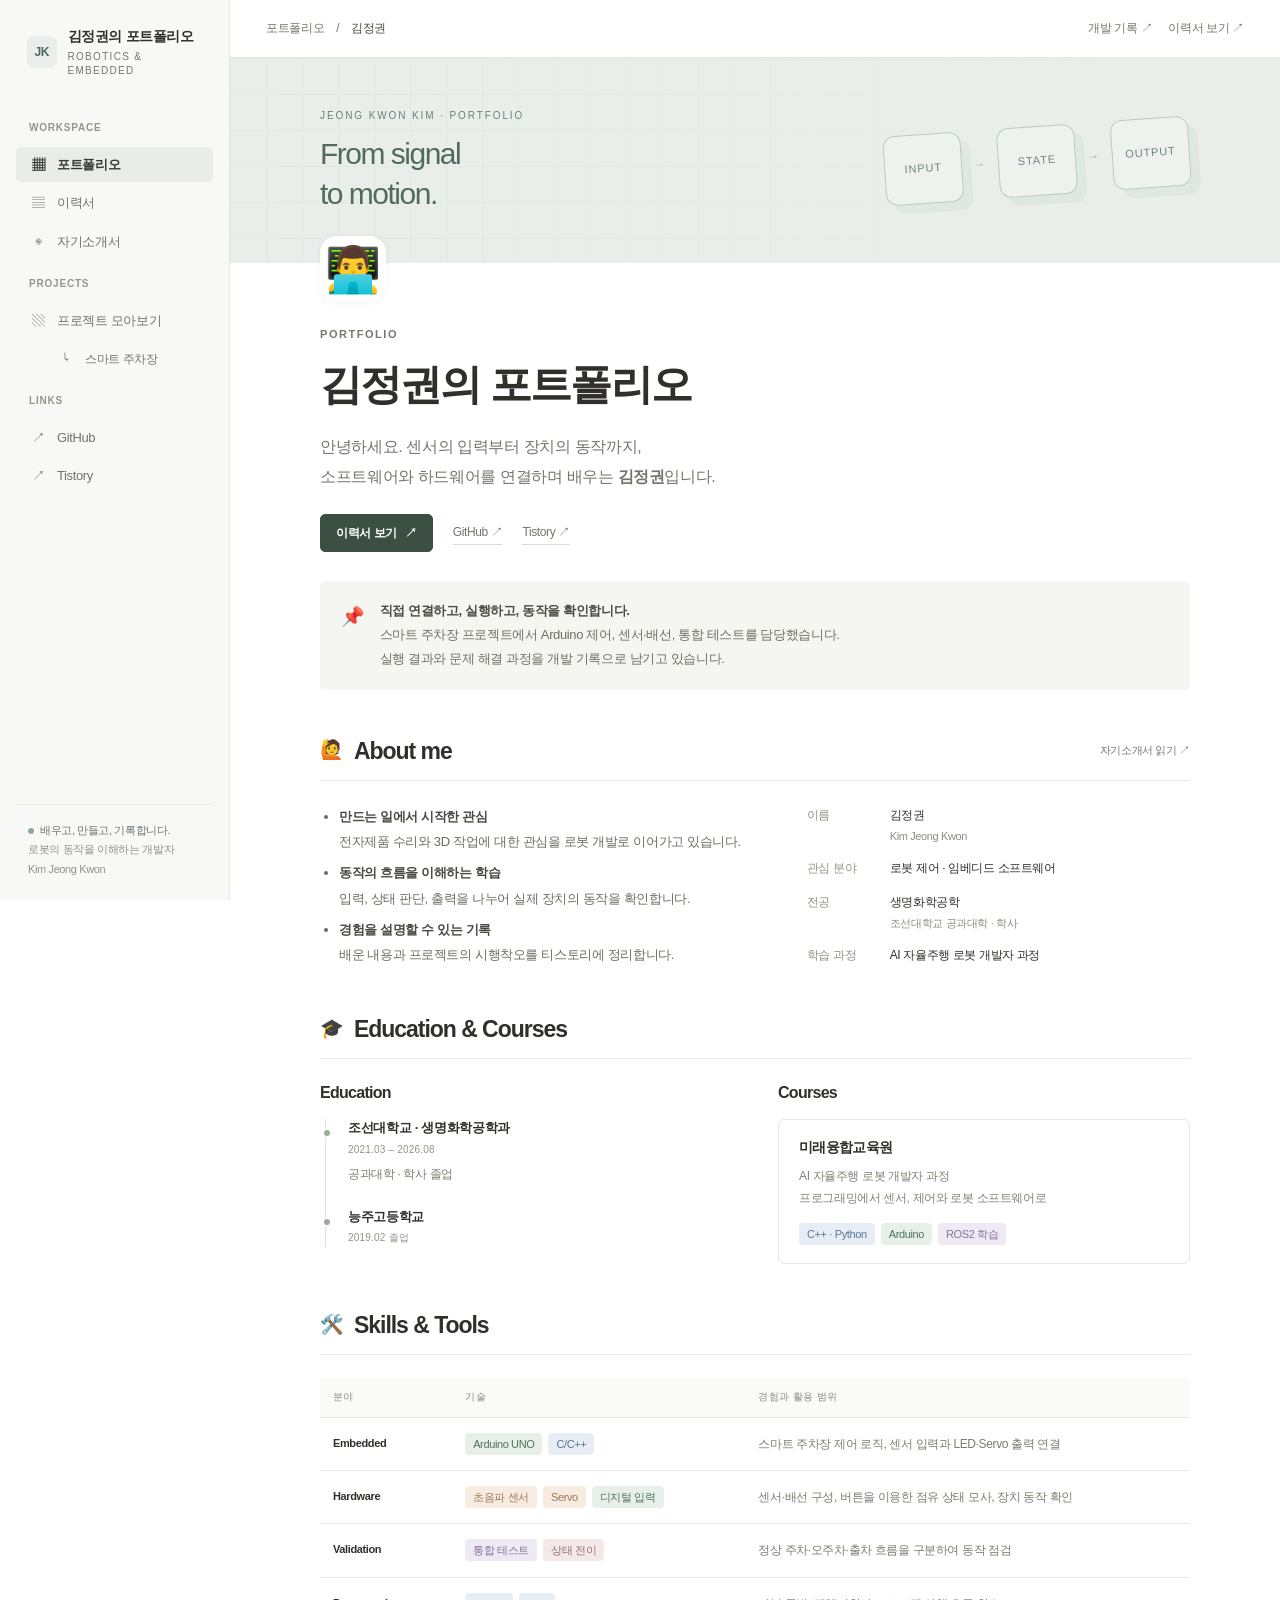
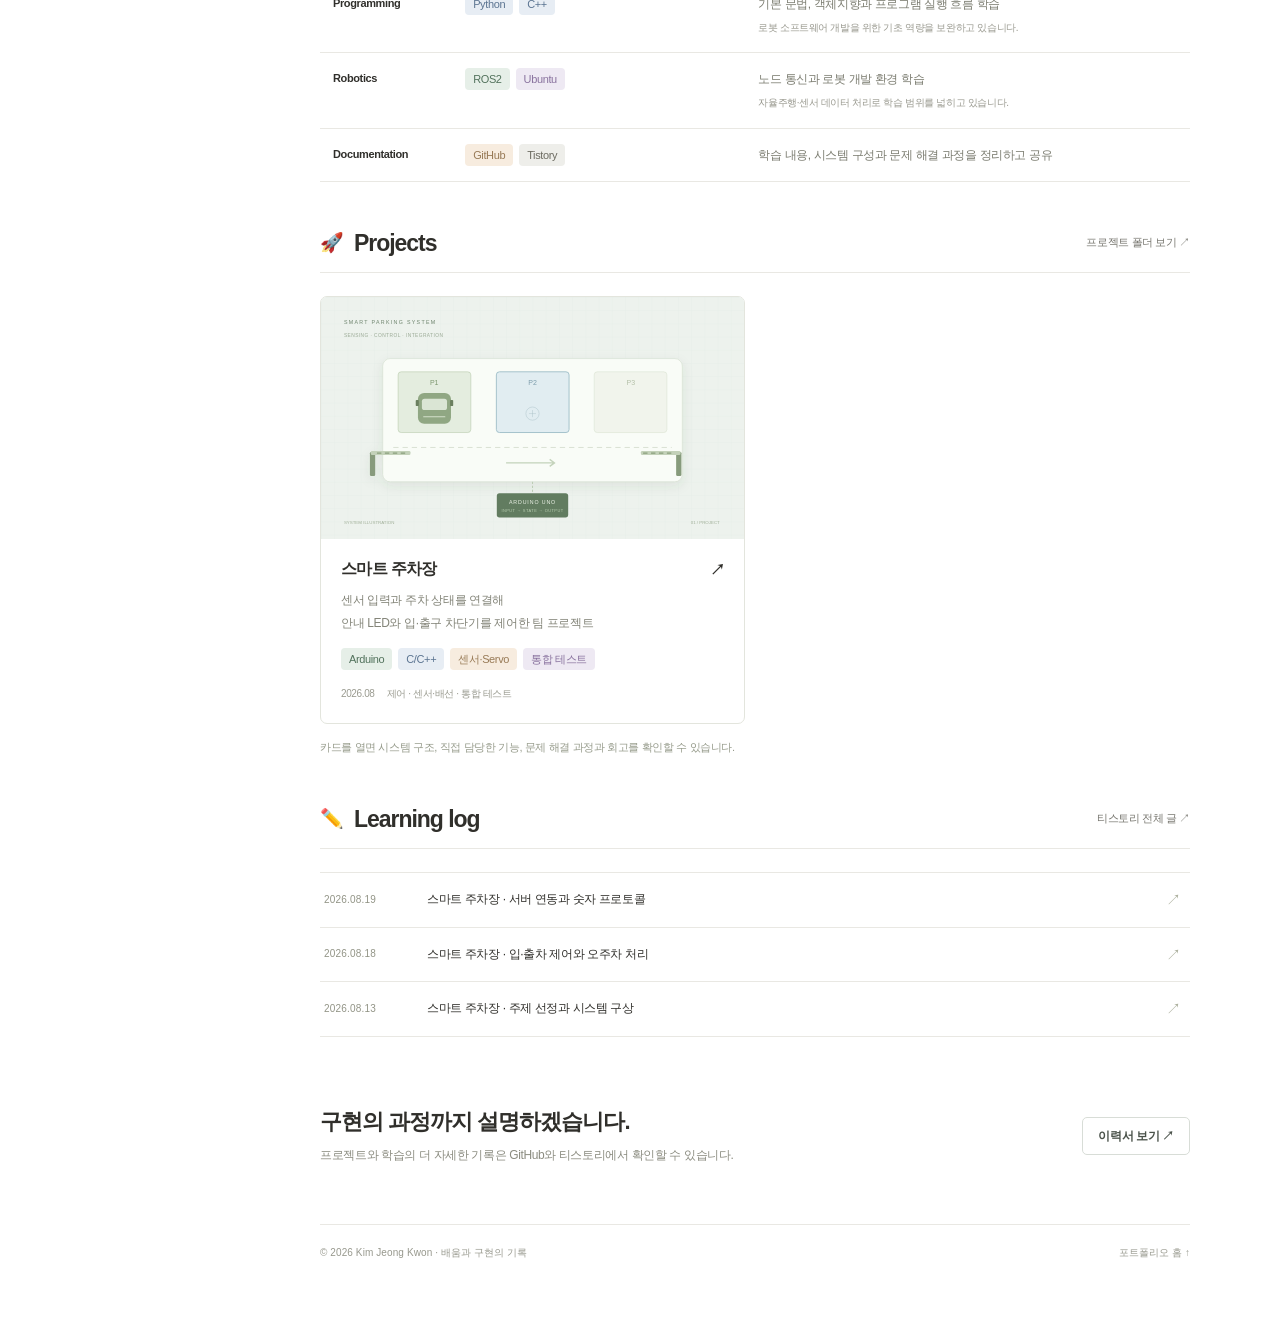
==== index.html @ 06270f77 "Add robotics portfolio and separate resume" ====
<!doctype html>
<html lang="ko">
  <head>
    <meta charset="utf-8" />
    <meta name="viewport" content="width=device-width,initial-scale=1" />
    <meta name="color-scheme" content="light" />
    <meta name="theme-color" content="#f8f8f6" />
    <meta
      name="description"
      content="김정권의 로봇 제어·임베디드 소프트웨어 개발 포트폴리오. Arduino 제어, 센서·배선, 스마트 주차장 통합 테스트 경험을 소개합니다."
    />
    <title>포트폴리오 · 김정권</title>
    <link rel="icon" href="./assets/favicon.svg" type="image/svg+xml" />
    <link rel="stylesheet" href="./assets/site.css" />
    <script src="./assets/site.js" defer></script>
  </head>
  <body>
    <a class="skip" href="#main">본문으로 이동</a>
    <aside class="sidebar" id="sidebar" aria-label="사이트 메뉴">
      <a class="brand" href="./index.html"
        ><span class="brand-mark">JK</span
        ><span>김정권의 포트폴리오<small>ROBOTICS & EMBEDDED</small></span></a
      >
      <div class="nav-label">WORKSPACE</div>
      <nav aria-label="페이지 목록">
        <a class="nav-link active" href="./index.html" aria-current="page"
          ><span class="nav-icon" aria-hidden="true">▦</span>포트폴리오</a
        ><a class="nav-link" href="./resume/"
          ><span class="nav-icon" aria-hidden="true">▤</span>이력서</a
        ><a class="nav-link" href="./about/"
          ><span class="nav-icon" aria-hidden="true">◉</span>자기소개서</a
        >
        <div class="nav-label">PROJECTS</div>
        <a class="nav-link" href="./projects/"
          ><span class="nav-icon" aria-hidden="true">▧</span>프로젝트
          모아보기</a
        ><a class="nav-link nav-child" href="./projects/smart-parking.html"
          ><span class="nav-icon" aria-hidden="true">↳</span>스마트 주차장</a
        >
        <div class="nav-label">LINKS</div>
        <a class="nav-link" href="https://github.com/obloodobladeo-spec"
          ><span class="nav-icon" aria-hidden="true">↗</span>GitHub</a
        ><a class="nav-link" href="https://kjeongk.tistory.com/"
          ><span class="nav-icon" aria-hidden="true">↗</span>Tistory</a
        >
      </nav>
      <div class="sidebar-bottom">
        <span><i class="status-dot"></i>배우고, 만들고, 기록합니다.</span>로봇의
        동작을 이해하는 개발자<br />Kim Jeong Kwon
      </div>
    </aside>
    <div class="site-shell">
      <header class="topbar">
        <div class="breadcrumb">
          <button
            class="menu-toggle"
            type="button"
            aria-label="메뉴 열기"
            aria-controls="sidebar"
            aria-expanded="false"
            data-menu-toggle
          >
            ☰</button
          ><a href="./index.html">포트폴리오</a><span aria-hidden="true">/</span
          ><b>김정권</b>
        </div>
        <div class="top-actions">
          <a class="desktop-only" href="https://kjeongk.tistory.com/"
            >개발 기록 ↗</a
          ><a href="./resume/">이력서 보기 ↗</a>
        </div>
      </header>
      <div class="cover" aria-hidden="true">
        <div class="cover-inner">
          <div>
            <div class="cover-label">JEONG KWON KIM · PORTFOLIO</div>
            <div class="cover-words">From signal<br />to motion.</div>
          </div>
          <div class="cover-flow">
            <span>INPUT</span><i>→</i><span>STATE</span><i>→</i
            ><span>OUTPUT</span>
          </div>
        </div>
      </div>
      <main id="main" class="page">
        <div class="page-icon" aria-hidden="true">👨‍💻</div>
        <div class="page-title">
          <div class="eyebrow">PORTFOLIO</div>
          <h1>김정권의 포트폴리오</h1>
        </div>
        <p class="lead">
          안녕하세요. 센서의 입력부터 장치의 동작까지,<br />소프트웨어와
          하드웨어를 연결하며 배우는 <strong>김정권</strong>입니다.
        </p>
        <div class="hero-links">
          <a class="button solid" href="resume/"
            >이력서 보기 <span aria-hidden="true">↗</span></a
          ><a class="external" href="https://github.com/obloodobladeo-spec"
            >GitHub ↗</a
          ><a class="external" href="https://kjeongk.tistory.com/"
            >Tistory ↗</a
          >
        </div>
        <div class="callout">
          <span class="callout-icon" aria-hidden="true">📌</span>
          <div>
            <strong>직접 연결하고, 실행하고, 동작을 확인합니다.</strong>
            <p>
              스마트 주차장 프로젝트에서 Arduino 제어, 센서·배선, 통합 테스트를
              담당했습니다.<br />실행 결과와 문제 해결 과정을 개발 기록으로
              남기고 있습니다.
            </p>
          </div>
        </div>
        <section class="section" id="about">
          <div class="section-heading">
            <h2>
              <span class="section-symbol" aria-hidden="true">🙋</span>About me
            </h2>
            <a href="about/">자기소개서 읽기 ↗</a>
          </div>
          <div class="two-column">
            <ul class="about-list">
              <li>
                <strong>만드는 일에서 시작한 관심</strong><br />전자제품 수리와
                3D 작업에 대한 관심을 로봇 개발로 이어가고 있습니다.
              </li>
              <li>
                <strong>동작의 흐름을 이해하는 학습</strong><br />입력, 상태
                판단, 출력을 나누어 실제 장치의 동작을 확인합니다.
              </li>
              <li>
                <strong>경험을 설명할 수 있는 기록</strong><br />배운 내용과
                프로젝트의 시행착오를 티스토리에 정리합니다.
              </li>
            </ul>
            <dl class="profile-list">
              <dt>이름</dt>
              <dd>김정권 <span class="sub">Kim Jeong Kwon</span></dd>
              <dt>관심 분야</dt>
              <dd>로봇 제어 · 임베디드 소프트웨어</dd>
              <dt>전공</dt>
              <dd>
                생명화학공학 <span class="sub">조선대학교 공과대학 · 학사</span>
              </dd>
              <dt>학습 과정</dt>
              <dd>AI 자율주행 로봇 개발자 과정</dd>
            </dl>
          </div>
        </section>
        <section class="section" id="education">
          <div class="section-heading">
            <h2>
              <span class="section-symbol" aria-hidden="true">🎓</span>Education
              & Courses
            </h2>
          </div>
          <div class="two-column equal">
            <div>
              <h3 class="subhead">Education</h3>
              <div class="timeline">
                <div class="timeline-item">
                  <h3>조선대학교 · 생명화학공학과</h3>
                  <span class="date">2021.03 – 2026.08</span>
                  <p>공과대학 · 학사 졸업</p>
                </div>
                <div class="timeline-item">
                  <h3>능주고등학교</h3>
                  <span class="date">2019.02 졸업</span>
                </div>
              </div>
            </div>
            <div>
              <h3 class="subhead">Courses</h3>
              <div class="learning">
                <h3>미래융합교육원</h3>
                <p>
                  AI 자율주행 로봇 개발자 과정<br />프로그래밍에서 센서, 제어와
                  로봇 소프트웨어로
                </p>
                <div class="tag-list">
                  <span class="tag blue">C++ · Python</span
                  ><span class="tag green">Arduino</span
                  ><span class="tag purple">ROS2 학습</span>
                </div>
              </div>
            </div>
          </div>
        </section>
        <section class="section" id="skills">
          <div class="section-heading">
            <h2>
              <span class="section-symbol" aria-hidden="true">🛠️</span>Skills &
              Tools
            </h2>
          </div>
          <div class="table-wrap">
            <table class="skills-table">
              <thead>
                <tr>
                  <th scope="col">분야</th>
                  <th scope="col">기술</th>
                  <th scope="col">경험과 활용 범위</th>
                </tr>
              </thead>
              <tbody>
                <tr>
                  <td>Embedded</td>
                  <td>
                    <div class="tag-list">
                      <span class="tag green">Arduino UNO</span
                      ><span class="tag blue">C/C++</span>
                    </div>
                  </td>
                  <td>
                    스마트 주차장 제어 로직, 센서 입력과 LED·Servo 출력 연결
                  </td>
                </tr>
                <tr>
                  <td>Hardware</td>
                  <td>
                    <div class="tag-list">
                      <span class="tag orange">초음파 센서</span
                      ><span class="tag orange">Servo</span
                      ><span class="tag green">디지털 입력</span>
                    </div>
                  </td>
                  <td>
                    센서·배선 구성, 버튼을 이용한 점유 상태 모사, 장치 동작 확인
                  </td>
                </tr>
                <tr>
                  <td>Validation</td>
                  <td>
                    <div class="tag-list">
                      <span class="tag purple">통합 테스트</span
                      ><span class="tag pink">상태 전이</span>
                    </div>
                  </td>
                  <td>정상 주차·오주차·출차 흐름을 구분하여 동작 점검</td>
                </tr>
                <tr>
                  <td>Programming</td>
                  <td>
                    <div class="tag-list">
                      <span class="tag blue">Python</span
                      ><span class="tag blue">C++</span>
                    </div>
                  </td>
                  <td>
                    기본 문법, 객체지향과 프로그램 실행 흐름 학습<small
                      >로봇 소프트웨어 개발을 위한 기초 역량을 보완하고
                      있습니다.</small
                    >
                  </td>
                </tr>
                <tr>
                  <td>Robotics</td>
                  <td>
                    <div class="tag-list">
                      <span class="tag green">ROS2</span
                      ><span class="tag purple">Ubuntu</span>
                    </div>
                  </td>
                  <td>
                    노드 통신과 로봇 개발 환경 학습<small
                      >자율주행·센서 데이터 처리로 학습 범위를 넓히고
                      있습니다.</small
                    >
                  </td>
                </tr>
                <tr>
                  <td>Documentation</td>
                  <td>
                    <div class="tag-list">
                      <span class="tag orange">GitHub</span
                      ><span class="tag">Tistory</span>
                    </div>
                  </td>
                  <td>
                    학습 내용, 시스템 구성과 문제 해결 과정을 정리하고 공유
                  </td>
                </tr>
              </tbody>
            </table>
          </div>
        </section>
        <section class="section" id="projects">
          <div class="section-heading">
            <h2>
              <span class="section-symbol" aria-hidden="true">🚀</span>Projects
            </h2>
            <a href="projects/">프로젝트 폴더 보기 ↗</a>
          </div>
          <div class="project-grid">
            <a class="project-card" href="./projects/smart-parking.html"
              ><div class="project-cover">
                <img
                  src="./assets/parking-overview.svg"
                  alt="3개 주차면과 Arduino 제어부를 표현한 스마트 주차장 구성 그림"
                  width="960"
                  height="550"
                />
              </div>
              <div class="project-card-body">
                <h3>
                  스마트 주차장 <span class="arrow" aria-hidden="true">↗</span>
                </h3>
                <p>
                  센서 입력과 주차 상태를 연결해<br />안내 LED와 입·출구
                  차단기를 제어한 팀 프로젝트
                </p>
                <div class="tag-list">
                  <span class="tag green">Arduino</span
                  ><span class="tag blue">C/C++</span
                  ><span class="tag orange">센서·Servo</span
                  ><span class="tag purple">통합 테스트</span>
                </div>
                <div class="project-meta">
                  <span>2026.08</span
                  ><span>제어 · 센서·배선 · 통합 테스트</span>
                </div>
              </div></a
            >
          </div>
          <p class="note">
            카드를 열면 시스템 구조, 직접 담당한 기능, 문제 해결 과정과 회고를
            확인할 수 있습니다.
          </p>
        </section>
        <section class="section" id="log">
          <div class="section-heading">
            <h2>
              <span class="section-symbol" aria-hidden="true">✏️</span>Learning
              log
            </h2>
            <a href="https://kjeongk.tistory.com/">티스토리 전체 글 ↗</a>
          </div>
          <div class="notes-list">
            <a class="note-row" href="https://kjeongk.tistory.com/17"
              ><time datetime="2026-08-19">2026.08.19</time
              ><strong>스마트 주차장 · 서버 연동과 숫자 프로토콜</strong
              ><span class="arrow" aria-hidden="true">↗</span></a
            ><a class="note-row" href="https://kjeongk.tistory.com/16"
              ><time datetime="2026-08-18">2026.08.18</time
              ><strong>스마트 주차장 · 입·출차 제어와 오주차 처리</strong
              ><span class="arrow" aria-hidden="true">↗</span></a
            ><a class="note-row" href="https://kjeongk.tistory.com/15"
              ><time datetime="2026-08-13">2026.08.13</time
              ><strong>스마트 주차장 · 주제 선정과 시스템 구상</strong
              ><span class="arrow" aria-hidden="true">↗</span></a
            >
          </div>
        </section>
        <section class="section" id="contact">
          <div class="contact-block">
            <div>
              <h2>구현의 과정까지 설명하겠습니다.</h2>
              <p>
                프로젝트와 학습의 더 자세한 기록은 GitHub와 티스토리에서 확인할
                수 있습니다.
              </p>
            </div>
            <a class="button" href="resume/">이력서 보기 ↗</a>
          </div>
        </section>
        <footer class="footer">
          <span>© 2026 Kim Jeong Kwon · 배움과 구현의 기록</span
          ><a href="./index.html">포트폴리오 홈 ↑</a>
        </footer>
      </main>
    </div>
  </body>
</html>
---- assets/site.css ----
@charset "UTF-8";
:root {
  color-scheme: light;
  --ink: #302f2b;
  --muted: #77766f;
  --line: #e9e8e3;
  --paper: #fff;
  --sidebar: #f8f8f6;
  --blue: #426f93;
  --soft: #f4f4f0;
  --green: #497a62;
  --radius: 7px;
}
* {
  box-sizing: border-box;
}
html {
  scroll-behavior: smooth;
  scroll-padding-top: 82px;
}
body {
  margin: 0;
  background: var(--paper);
  color: var(--ink);
  font-family:
    -apple-system, BlinkMacSystemFont, "Apple SD Gothic Neo", "Malgun Gothic",
    "Segoe UI", sans-serif;
  font-size: 15px;
  line-height: 1.8;
  letter-spacing: -0.025em;
}
a {
  color: inherit;
  text-decoration: none;
}
button {
  font: inherit;
}
button,
a {
  -webkit-tap-highlight-color: transparent;
}
a:focus-visible,
button:focus-visible,
summary:focus-visible {
  outline: 2px solid var(--blue);
  outline-offset: 5px;
}
button {
  cursor: pointer;
}
img,
svg {
  max-width: 100%;
}
h1,
h2,
h3,
p,
figure {
  margin: 0;
}
h1,
h2,
h3 {
  line-height: 1.4;
  letter-spacing: -0.045em;
}
h1 {
  font-size: 42px;
  font-weight: 760;
}
h2 {
  font-size: 23px;
  font-weight: 700;
}
h3 {
  font-size: 17px;
  font-weight: 650;
}
p + p {
  margin-top: 14px;
}
ul {
  margin: 12px 0 0;
  padding-left: 22px;
}
li + li {
  margin-top: 6px;
}
strong {
  font-weight: 650;
}
.muted {
  color: var(--muted);
}
.small {
  font-size: 13px;
}
.eyebrow {
  font-size: 11px;
  font-weight: 700;
  letter-spacing: 0.14em;
  text-transform: uppercase;
  color: var(--muted);
}
.skip {
  position: fixed;
  top: -100px;
  left: 20px;
  z-index: 100;
  background: #fff;
  padding: 10px 20px;
}
.skip:focus {
  top: 10px;
}
.sidebar {
  position: fixed;
  inset: 0 auto 0 0;
  width: 230px;
  background: var(--sidebar);
  border-right: 1px solid var(--line);
  display: flex;
  flex-direction: column;
  padding: 27px 16px 20px;
  z-index: 40;
}
.brand {
  display: flex;
  align-items: center;
  gap: 11px;
  padding: 0 11px 28px;
  font-weight: 700;
  line-height: 1.4;
  font-size: 14px;
}
.brand-mark {
  display: grid;
  place-items: center;
  background: #e9edeb;
  width: 32px;
  height: 32px;
  border-radius: 8px;
  color: #4f6861;
  font-size: 12px;
  letter-spacing: -0.04em;
}
.brand small {
  display: block;
  font-size: 10px;
  font-weight: 500;
  color: var(--muted);
  letter-spacing: 0.13em;
  margin-top: 3px;
}
.nav-label {
  padding: 13px 13px 7px;
  font-size: 10px;
  color: #95948b;
  font-weight: 650;
  letter-spacing: 0.08em;
}
.nav-link {
  display: flex;
  align-items: center;
  gap: 10px;
  padding: 8px 13px;
  margin: 3px 0;
  border-radius: 5px;
  color: #73736b;
  font-size: 13px;
  line-height: 1.5;
}
.nav-link:hover {
  background: #efefea;
  color: var(--ink);
}
.nav-link.active {
  background: #eaece7;
  color: #323c33;
  font-weight: 650;
}
.nav-icon {
  width: 18px;
  text-align: center;
  filter: grayscale(0.2);
}
.nav-child {
  font-size: 12px;
  padding-left: 41px;
}
.sidebar-bottom {
  margin-top: auto;
  padding: 16px 12px 0;
  border-top: 1px solid var(--line);
  font-size: 11px;
  color: #929188;
  line-height: 1.8;
}
.sidebar-bottom span {
  display: block;
  color: #6d756d;
}
.status-dot {
  display: inline-block;
  width: 6px;
  height: 6px;
  background: #8eaa91;
  border-radius: 50%;
  margin-right: 6px;
}
.site-shell {
  margin-left: 230px;
}
.topbar {
  height: 58px;
  display: flex;
  align-items: center;
  justify-content: space-between;
  padding: 0 36px;
  border-bottom: 1px solid var(--line);
  position: sticky;
  top: 0;
  background: #fffffff2;
  backdrop-filter: blur(12px);
  z-index: 25;
  font-size: 12px;
  color: var(--muted);
}
.breadcrumb {
  display: flex;
  gap: 12px;
  align-items: center;
}
.breadcrumb a:hover {
  text-decoration: underline;
}
.breadcrumb b {
  font-weight: 500;
  color: #48483f;
}
.top-actions {
  display: flex;
  gap: 16px;
  align-items: center;
}
.top-actions a:hover {
  color: var(--ink);
}
.menu-toggle {
  display: none;
  border: 0;
  background: none;
  padding: 6px;
  font-size: 20px;
}
.button {
  display: inline-flex;
  align-items: center;
  justify-content: center;
  gap: 8px;
  padding: 9px 15px;
  border: 1px solid #d8ddd7;
  border-radius: 5px;
  background: #fff;
  color: #4a524a;
  font-size: 12px;
  font-weight: 600;
  line-height: 1.5;
  transition:
    background 0.18s,
    border-color 0.18s;
}
.button:hover {
  background: #f5f6f3;
  border-color: #abb8ab;
}
.button.solid {
  background: #3b5043;
  color: #fff;
  border-color: #3b5043;
}
.button.solid:hover {
  background: #2d4034;
}
.text-link {
  color: var(--blue);
  border-bottom: 1px solid #b7c9d7;
  padding-bottom: 2px;
}
.text-link:hover {
  border-color: var(--blue);
}
.arrow {
  font-size: 15px;
  line-height: 1;
}
.cover {
  height: 205px;
  overflow: hidden;
  background: #e9eeeb;
  position: relative;
}
.cover:before {
  content: "";
  position: absolute;
  inset: 0;
  background-image:
    linear-gradient(#bccbc32b 1px, transparent 1px),
    linear-gradient(90deg, #bccbc32b 1px, transparent 1px);
  background-size: 36px 36px;
  mask-image: linear-gradient(90deg, #000, transparent 85%);
}
.cover-inner {
  max-width: 960px;
  height: 100%;
  margin: auto;
  padding: 35px 45px;
  display: flex;
  align-items: center;
  justify-content: space-between;
  position: relative;
}
.cover-label {
  font-size: 10px;
  letter-spacing: 0.19em;
  color: #6a8074;
}
.cover-words {
  font-size: 30px;
  line-height: 1.35;
  font-weight: 350;
  letter-spacing: -0.05em;
  color: #526b5b;
  margin-top: 9px;
}
.cover-flow {
  display: flex;
  align-items: center;
  gap: 12px;
  color: #718378;
  transform: rotate(-4deg);
  font-size: 11px;
  letter-spacing: 0.08em;
}
.cover-flow span {
  display: grid;
  place-items: center;
  width: 78px;
  height: 70px;
  border: 1px solid #b9cbbf;
  border-radius: 12px;
  background: #f5f8f466;
  box-shadow: 9px 9px 0 #cad7ce55;
}
.cover-flow i {
  font-style: normal;
  color: #9aada0;
}
.page {
  max-width: 960px;
  margin: 0 auto;
  padding: 0 45px 65px;
}
.page.no-cover {
  padding-top: 55px;
}
.page-icon {
  font-size: 45px;
  line-height: 1;
  position: relative;
  margin-top: -27px;
  margin-bottom: 23px;
  width: 66px;
  height: 66px;
  display: grid;
  place-items: center;
  border-radius: 17px;
  background: #fff;
  box-shadow: 0 1px 6px #343d3210;
}
.page-title {
  margin-bottom: 17px;
}
.page-title .eyebrow {
  margin-bottom: 11px;
}
.lead {
  font-size: 16px;
  color: #75746c;
  line-height: 1.9;
  max-width: 720px;
}
.hero-links {
  display: flex;
  flex-wrap: wrap;
  align-items: center;
  gap: 20px;
  margin-top: 22px;
  font-size: 12px;
}
.hero-links .external {
  color: #71776d;
  border-bottom: 1px solid #d7dbd3;
}
.hero-links .external:hover {
  color: #30372f;
}
.tag-list {
  display: flex;
  gap: 6px;
  flex-wrap: wrap;
}
.tag {
  display: inline-flex;
  align-items: center;
  border-radius: 4px;
  padding: 2px 8px;
  line-height: 1.65;
  font-size: 11px;
  background: #eeeeea;
  color: #6c6b61;
  white-space: nowrap;
}
.tag.green {
  background: #e6efe8;
  color: #52725c;
}
.tag.blue {
  background: #e7edf4;
  color: #5b7491;
}
.tag.orange {
  background: #f7ecdf;
  color: #987a56;
}
.tag.purple {
  background: #eee9f3;
  color: #89729e;
}
.tag.pink {
  background: #f4e8e9;
  color: #966e76;
}
.callout {
  display: flex;
  gap: 15px;
  padding: 18px 21px;
  background: #f5f5f1;
  border-radius: 5px;
  margin-top: 29px;
  font-size: 13px;
  line-height: 1.85;
}
.callout-icon {
  font-size: 19px;
  flex: 0 0 23px;
}
.callout p {
  color: #6f7066;
}
.callout strong {
  color: #494d43;
}
.section {
  margin-top: 45px;
  scroll-margin-top: 80px;
}
.section-heading {
  display: flex;
  justify-content: space-between;
  align-items: center;
  gap: 14px;
  border-bottom: 1px solid var(--line);
  padding-bottom: 13px;
  margin-bottom: 23px;
}
.section-heading h2 {
  display: flex;
  align-items: center;
  gap: 11px;
}
.section-symbol {
  font-size: 19px;
}
.section-heading > a {
  font-size: 11px;
  color: var(--muted);
  white-space: nowrap;
}
.section-heading > a:hover {
  color: var(--blue);
}
.two-column {
  display: grid;
  grid-template-columns: 1.15fr 1fr;
  gap: 46px;
}
.two-column.equal {
  grid-template-columns: 1fr 1fr;
}
.about-list {
  margin: 0;
  padding-left: 19px;
  font-size: 13px;
  line-height: 1.95;
  color: #6b6c63;
}
.about-list strong {
  color: #474a42;
}
.profile-list {
  display: grid;
  grid-template-columns: 67px 1fr;
  gap: 10px 16px;
  margin: 0;
  font-size: 12px;
  line-height: 1.85;
}
.profile-list dt {
  color: #939287;
}
.profile-list dd {
  margin: 0;
}
.profile-list .sub {
  display: block;
  color: #8b8c81;
  font-size: 11px;
}
.subhead {
  font-size: 16px;
  margin-bottom: 15px;
  display: flex;
  gap: 9px;
  align-items: center;
}
.timeline {
  border-left: 1px solid #dde2d9;
  margin-left: 5px;
  padding-left: 22px;
}
.timeline-item {
  position: relative;
  padding-bottom: 23px;
}
.timeline-item:last-child {
  padding-bottom: 0;
}
.timeline-item:before {
  content: "";
  position: absolute;
  left: -26px;
  top: 9px;
  width: 6px;
  height: 6px;
  background: #9cae9b;
  border: 2px solid #fff;
  border-radius: 50%;
  box-sizing: content-box;
}
.timeline-item h3 {
  font-size: 13px;
  letter-spacing: -0.025em;
}
.timeline-item time,
.timeline-item .date {
  display: block;
  font-size: 10px;
  letter-spacing: 0.02em;
  color: #919486;
  margin: 3px 0 5px;
}
.timeline-item p {
  font-size: 12px;
  color: #7b7c70;
  line-height: 1.8;
}
.learning {
  padding: 18px 20px;
  border: 1px solid var(--line);
  border-radius: 6px;
  font-size: 12px;
}
.learning h3 {
  font-size: 14px;
  margin-bottom: 8px;
}
.learning p {
  color: #818276;
}
.learning .tag-list {
  margin-top: 14px;
}
.table-wrap {
  overflow: auto;
}
.skills-table {
  width: 100%;
  border-collapse: collapse;
  font-size: 12px;
  line-height: 1.85;
}
.skills-table th {
  text-align: left;
  color: #8a8b7f;
  font-weight: 500;
  font-size: 10px;
  letter-spacing: 0.04em;
  border-bottom: 1px solid var(--line);
  padding: 10px 13px;
  background: #fafaf8;
}
.skills-table td {
  padding: 15px 13px;
  border-bottom: 1px solid var(--line);
  vertical-align: top;
}
.skills-table td:first-child {
  font-size: 11px;
  font-weight: 600;
  min-width: 95px;
}
.skills-table td:nth-child(2) {
  min-width: 180px;
}
.skills-table td:last-child {
  color: #7b7c70;
}
.skills-table small {
  display: block;
  color: #99998f;
  font-size: 10px;
  margin-top: 4px;
}
.project-grid {
  display: grid;
  grid-template-columns: 1fr 1fr;
  gap: 20px;
}
.project-card {
  display: block;
  border: 1px solid #e3e5dd;
  border-radius: 7px;
  overflow: hidden;
  transition:
    transform 0.2s,
    box-shadow 0.2s;
}
.project-card:hover {
  transform: translateY(-3px);
  box-shadow: 0 8px 24px #343c3010;
}
.project-cover {
  aspect-ratio: 1.75;
  background: #edf2ef;
  overflow: hidden;
}
.project-cover img {
  width: 100%;
  height: 100%;
  display: block;
  object-fit: cover;
}
.project-card-body {
  padding: 19px 20px 20px;
}
.project-card h3 {
  font-size: 16px;
  display: flex;
  align-items: center;
  justify-content: space-between;
}
.project-card p {
  font-size: 12px;
  line-height: 1.85;
  color: #838478;
  margin: 9px 0 14px;
}
.project-meta {
  font-size: 10px;
  color: #9a9b90;
  margin-top: 15px;
  display: flex;
  gap: 12px;
}
.log-cover {
  height: 100%;
  display: flex;
  flex-direction: column;
  justify-content: center;
  padding: 28px;
  background: #f1efe9;
  position: relative;
  color: #7d7969;
}
.log-cover .code-line {
  width: 70%;
  height: 5px;
  background: #cdd1c2;
  border-radius: 3px;
  margin: 6px 0;
}
.log-cover .code-line:nth-child(2) {
  width: 85%;
  background: #d8cebb;
}
.log-cover .code-line:nth-child(3) {
  width: 50%;
  margin-left: 17px;
}
.log-cover .code-line:nth-child(4) {
  width: 65%;
  margin-left: 17px;
  background: #d8cebb;
}
.log-cover strong {
  font-family: Georgia, serif;
  font-size: 29px;
  font-weight: 400;
  position: absolute;
  right: 25px;
  bottom: 20px;
  color: #9e9885;
}
.notes-list {
  border-top: 1px solid var(--line);
}
.note-row {
  display: grid;
  grid-template-columns: 85px 1fr 20px;
  gap: 18px;
  padding: 16px 4px;
  border-bottom: 1px solid var(--line);
  align-items: center;
}
.note-row:hover {
  background: #fafaf7;
}
.note-row time {
  color: #929486;
  font-size: 10px;
  letter-spacing: 0.02em;
}
.note-row strong {
  font-size: 12px;
  font-weight: 500;
}
.note-row .arrow {
  color: #adb19f;
}
.contact-block {
  display: flex;
  align-items: center;
  justify-content: space-between;
  gap: 24px;
  padding: 25px 0 8px;
}
.contact-block h2 {
  font-size: 22px;
  margin-bottom: 7px;
}
.contact-block p {
  font-size: 12px;
  color: #8b8c80;
}
.footer {
  border-top: 1px solid var(--line);
  display: flex;
  align-items: center;
  justify-content: space-between;
  font-size: 10px;
  color: #97988d;
  margin-top: 50px;
  padding-top: 19px;
  letter-spacing: 0.01em;
}
.footer a:hover {
  color: var(--ink);
}
.project-header {
  margin-bottom: 30px;
}
.project-header .tag-list {
  margin: 15px 0;
}
.project-properties {
  display: grid;
  grid-template-columns: 90px 1fr;
  gap: 12px 20px;
  font-size: 12px;
  margin: 25px 0 0;
}
.project-properties dt {
  color: #919387;
}
.project-properties dd {
  margin: 0;
}
.content-text {
  font-size: 14px;
  line-height: 2;
  color: #63665b;
}
.content-text h3 {
  font-size: 16px;
  color: var(--ink);
  margin: 23px 0 10px;
}
.content-text p + p {
  margin-top: 14px;
}
.wide-figure {
  border: 1px solid var(--line);
  border-radius: 7px;
  overflow: hidden;
  background: #fafbf8;
  margin: 23px 0;
}
.wide-figure img {
  width: 100%;
  display: block;
}
.wide-figure figcaption {
  padding: 10px 18px;
  border-top: 1px solid var(--line);
  font-size: 10px;
  color: #8b8f81;
  background: #fff;
}
.role-grid {
  display: grid;
  grid-template-columns: repeat(3, 1fr);
  gap: 14px;
}
.role-box {
  border: 1px solid var(--line);
  padding: 21px 18px;
  border-radius: 6px;
}
.role-box .number {
  font-size: 10px;
  color: #9fa792;
  letter-spacing: 0.08em;
}
.role-box h3 {
  font-size: 14px;
  margin: 7px 0 10px;
}
.role-box p {
  font-size: 12px;
  color: #808575;
  line-height: 1.9;
}
.steps {
  counter-reset: steps;
  margin: 0;
  padding: 0;
  list-style: none;
}
.steps li {
  counter-increment: steps;
  position: relative;
  padding: 2px 0 23px 39px;
  font-size: 13px;
}
.steps li:before {
  content: counter(steps, decimal-leading-zero);
  position: absolute;
  left: 0;
  top: 2px;
  font-size: 10px;
  color: #8b9c84;
  font-weight: 650;
}
.steps li strong {
  display: block;
  margin-bottom: 5px;
}
.steps li p {
  color: #818575;
  font-size: 12px;
}
.steps li + li {
  margin: 0;
}
.detail-block {
  border: 1px solid var(--line);
  border-radius: 6px;
  margin: 13px 0;
  overflow: hidden;
}
.detail-block summary {
  cursor: pointer;
  padding: 15px 19px;
  font-weight: 600;
  font-size: 13px;
  list-style-position: inside;
  background: #fbfbf8;
}
.detail-body {
  padding: 18px 21px;
  font-size: 12px;
  color: #767d6b;
  line-height: 2;
}
.detail-body dl {
  display: grid;
  grid-template-columns: 42px 1fr;
  gap: 8px 15px;
  margin: 0;
}
.detail-body dt {
  font-weight: 650;
  color: #4a5241;
}
.detail-body dd {
  margin: 0;
}
.note {
  font-size: 11px;
  color: #969b8b;
  margin-top: 13px;
  line-height: 1.9;
}
.source-list {
  display: grid;
  gap: 10px;
  font-size: 12px;
}
.source-list a {
  display: flex;
  justify-content: space-between;
  padding: 12px 15px;
  background: #f8f9f5;
  border-radius: 4px;
  color: #6a775e;
}
.source-list a:hover {
  background: #eff2e9;
}
.source-list span {
  color: #a1aa95;
}
.quote {
  padding: 0 0 0 20px;
  border-left: 3px solid #d0d9c9;
  margin: 25px 0;
  font-size: 16px;
  color: #5a6752;
  line-height: 1.9;
}
.demo {
  border: 1px solid #e1e6dc;
  border-radius: 7px;
  padding: 24px;
  background: #fafbf8;
}
.demo-tabs {
  display: flex;
  gap: 6px;
  flex-wrap: wrap;
  margin: 15px 0 24px;
}
.demo-tabs button {
  padding: 6px 12px;
  border: 1px solid #e0e4d9;
  background: #fff;
  color: #8a937d;
  border-radius: 5px;
  font-size: 11px;
}
.demo-tabs button[aria-pressed="true"] {
  background: #e5ebde;
  border-color: #b9c7ab;
  color: #4c623c;
}
.parking-slots {
  display: grid;
  grid-template-columns: repeat(3, 1fr);
  gap: 13px;
  margin-bottom: 18px;
}
.slot {
  height: 120px;
  border: 2px solid #dbe2d3;
  border-radius: 5px;
  text-align: center;
  display: flex;
  flex-direction: column;
  justify-content: center;
  background: #fff;
  position: relative;
}
.slot strong {
  font-size: 20px;
  color: #8d9a7f;
}
.slot span {
  font-size: 10px;
  color: #9aa58e;
}
.slot.assigned {
  border-color: #7ca0b2;
  background: #edf5f7;
}
.slot.occupied {
  border-color: #83a272;
  background: #edf3e8;
}
.slot.wrong {
  border-color: #c69685;
  background: #faf0eb;
}
.demo-log {
  display: flex;
  align-items: baseline;
  gap: 12px;
  min-height: 61px;
  padding: 13px 15px;
  background: #fff;
  border-radius: 4px;
  font-size: 12px;
  color: #6e7a61;
}
.demo-log b {
  white-space: nowrap;
  font-size: 10px;
  color: #a1aa96;
  letter-spacing: 0.03em;
}
.demo-controls {
  display: flex;
  justify-content: space-between;
  align-items: center;
  margin-top: 18px;
}
.demo-controls .step-count {
  font-size: 10px;
  color: #929c85;
}
.demo-controls button {
  border: 1px solid #d6dfcd;
  background: #fff;
  padding: 6px 12px;
  border-radius: 4px;
  font-size: 11px;
  color: #6d7e5c;
}
.demo-controls button:disabled {
  opacity: 0.4;
  cursor: default;
}
.demo-controls div {
  display: flex;
  gap: 7px;
}
.resume-page {
  max-width: 920px;
}
.resume-sheet {
  border: 1px solid var(--line);
  padding: 40px 42px;
  background: #fff;
  box-shadow: 0 8px 28px #434c3810;
}
.resume-top {
  display: flex;
  justify-content: space-between;
  gap: 30px;
  border-bottom: 2px solid #4b5546;
  padding-bottom: 25px;
  margin-bottom: 27px;
}
.resume-name {
  font-size: 29px;
  letter-spacing: 0.04em;
}
.resume-role {
  font-size: 12px;
  color: #637c56;
  margin-top: 5px;
  font-weight: 600;
}
.resume-contact {
  display: flex;
  flex-wrap: wrap;
  gap: 7px 18px;
  font-size: 10px;
  color: #8b9180;
  margin-top: 17px;
}
.initial-avatar {
  width: 86px;
  height: 104px;
  border: 1px solid #e1e6db;
  background: #f3f5ef;
  display: flex;
  align-items: center;
  justify-content: center;
  font-family: Georgia, serif;
  font-size: 31px;
  font-weight: 400;
  color: #8b9c7b;
  flex-shrink: 0;
}
.resume-section {
  margin-top: 27px;
}
.resume-section > h2 {
  font-size: 15px;
  letter-spacing: 0.02em;
  border-bottom: 1px solid #888e80;
  padding-bottom: 8px;
  margin-bottom: 14px;
}
.resume-summary {
  font-size: 12px;
  color: #737d68;
  line-height: 1.95;
}
.resume-row {
  display: grid;
  grid-template-columns: 1fr 130px;
  gap: 15px;
  padding: 10px 0;
  border-bottom: 1px solid var(--line);
}
.resume-row:last-child {
  border: 0;
}
.resume-row strong {
  font-size: 12px;
}
.resume-row p {
  font-size: 11px;
  color: #8a907f;
  margin-top: 3px;
}
.resume-row time {
  font-size: 10px;
  color: #8c9580;
  text-align: right;
}
.resume-project h3 {
  font-size: 13px;
  margin-bottom: 9px;
}
.resume-project .tag-list {
  margin: 9px 0;
}
.resume-project ul {
  font-size: 11px;
  color: #78816e;
  line-height: 1.9;
  margin-top: 9px;
}
.resume-grid {
  display: grid;
  grid-template-columns: 1fr 1fr;
  gap: 25px;
}
.resume-grid h3 {
  font-size: 12px;
  margin: 5px 0 10px;
}
.resume-grid ul {
  font-size: 11px;
  color: #7c8571;
  margin: 0;
  padding-left: 17px;
}
.resume-sign {
  font-size: 10px;
  color: #a2a795;
  text-align: center;
  margin-top: 30px;
}
.essay-section {
  margin-top: 32px;
  break-inside: avoid;
}
.essay-section h2 {
  font-size: 19px;
  margin-bottom: 17px;
}
.essay-section p {
  font-size: 13px;
  line-height: 2.05;
  color: #6d7264;
}
.essay-section p + p {
  margin-top: 13px;
}
@media (min-width: 1600px) {
  .page,
  .cover-inner {
    max-width: 1050px;
  }
  .page {
    padding-left: 65px;
    padding-right: 65px;
  }
  .cover-inner {
    padding-left: 65px;
    padding-right: 65px;
  }
}
@media (max-width: 1100px) {
  .sidebar {
    width: 195px;
    padding-inline: 12px;
  }
  .site-shell {
    margin-left: 195px;
  }
  .page {
    padding-inline: 33px;
  }
  .cover-inner {
    padding-inline: 33px;
  }
  .cover-flow span {
    width: 63px;
    height: 60px;
  }
  .two-column {
    gap: 27px;
  }
  .role-grid {
    gap: 10px;
  }
  .role-box {
    padding: 17px 14px;
  }
  .topbar {
    padding-inline: 25px;
  }
  .resume-sheet {
    padding: 30px 27px;
  }
}
@media (max-width: 800px) {
  .sidebar {
    display: none;
    top: 58px;
    bottom: 0;
    width: 245px;
    box-shadow: 15px 0 45px #3333;
  }
  .sidebar.open {
    display: flex;
  }
  .site-shell {
    margin-left: 0;
  }
  .menu-toggle {
    display: inline-flex;
    align-items: center;
    justify-content: center;
  }
  .breadcrumb {
    gap: 10px;
  }
  .topbar {
    padding: 0 20px;
  }
  .top-actions {
    gap: 10px;
  }
  .top-actions .desktop-only {
    display: none;
  }
  .cover {
    height: 180px;
  }
  .cover-inner {
    padding-inline: 27px;
  }
  .cover-flow {
    gap: 7px;
  }
  .cover-flow span {
    width: 62px;
    height: 60px;
  }
  .cover-words {
    font-size: 26px;
  }
  .page {
    padding: 0 27px 45px;
  }
  .page.no-cover {
    padding-top: 35px;
  }
  h1 {
    font-size: 35px;
  }
  .lead {
    font-size: 14px;
  }
  .page-icon {
    font-size: 37px;
    width: 58px;
    height: 58px;
  }
  .section {
    margin-top: 37px;
  }
  .section-heading h2 {
    font-size: 21px;
  }
  .section-heading {
    margin-bottom: 20px;
  }
  .two-column {
    gap: 27px;
  }
  .skills-table td:nth-child(2) {
    min-width: 155px;
  }
  .resume-sheet {
    padding: 29px;
  }
  .role-grid {
    grid-template-columns: 1fr;
  }
  .role-box {
    padding: 17px 20px;
  }
  .role-box p {
    max-width: 600px;
  }
  .contact-block {
    align-items: flex-start;
  }
  .project-card-body {
    padding: 16px;
  }
  .project-card h3 {
    font-size: 15px;
  }
}
@media (max-width: 540px) {
  body {
    font-size: 14px;
  }
  .page {
    padding-inline: 21px;
  }
  .topbar {
    padding-inline: 14px;
  }
  .breadcrumb {
    font-size: 11px;
  }
  .cover {
    height: 155px;
  }
  .cover-inner {
    padding: 25px 23px;
  }
  .cover-label {
    font-size: 8px;
  }
  .cover-words {
    font-size: 23px;
  }
  .cover-flow span {
    width: 45px;
    height: 47px;
    font-size: 8px;
    border-radius: 8px;
    box-shadow: 5px 5px 0 #cad7ce55;
  }
  .cover-flow {
    gap: 5px;
  }
  .cover-flow i {
    font-size: 9px;
  }
  h1 {
    font-size: 30px;
  }
  .page-title {
    margin-bottom: 14px;
  }
  .lead {
    font-size: 13px;
  }
  .hero-links {
    gap: 15px;
  }
  .callout {
    padding: 15px;
    gap: 10px;
    font-size: 12px;
    margin-top: 24px;
  }
  .two-column,
  .two-column.equal,
  .project-grid,
  .resume-grid {
    grid-template-columns: 1fr;
  }
  .profile-list {
    padding-top: 20px;
    border-top: 1px solid var(--line);
  }
  .project-cover {
    aspect-ratio: 1.95;
  }
  .section-heading h2 {
    font-size: 19px;
  }
  .section-heading > a {
    font-size: 10px;
  }
  .skills-table th,
  .skills-table td {
    padding: 12px 9px;
  }
  .skills-table td:nth-child(2) {
    min-width: 140px;
  }
  .skills-table td:last-child {
    min-width: 180px;
  }
  .contact-block {
    flex-direction: column;
    gap: 15px;
  }
  .contact-block h2 {
    font-size: 20px;
  }
  .footer {
    align-items: flex-start;
    gap: 15px;
    font-size: 9px;
  }
  .note-row {
    grid-template-columns: 65px 1fr 15px;
    gap: 10px;
  }
  .note-row time {
    font-size: 9px;
  }
  .note-row strong {
    font-size: 11px;
  }
  .project-properties {
    grid-template-columns: 65px 1fr;
    gap: 10px 15px;
    font-size: 11px;
  }
  .project-header h1 {
    font-size: 29px;
  }
  .demo {
    padding: 18px 14px;
  }
  .slot {
    height: 93px;
  }
  .parking-slots {
    gap: 9px;
  }
  .demo-log {
    padding: 10px;
    font-size: 11px;
    min-height: 85px;
  }
  .resume-sheet {
    padding: 24px 20px;
    box-shadow: none;
  }
  .resume-page {
    padding-inline: 14px;
  }
  .resume-top {
    gap: 15px;
  }
  .resume-name {
    font-size: 26px;
  }
  .initial-avatar {
    width: 65px;
    height: 85px;
    font-size: 25px;
  }
  .resume-row {
    grid-template-columns: 1fr;
    gap: 3px;
  }
  .resume-row time {
    text-align: left;
  }
  .resume-role {
    font-size: 11px;
  }
  .resume-contact {
    font-size: 9px;
    gap: 5px 12px;
  }
  .resume-grid {
    gap: 15px;
  }
  .essay-section h2 {
    font-size: 18px;
  }
}
@media (prefers-reduced-motion: reduce) {
  html {
    scroll-behavior: auto;
  }
  * {
    transition: none !important;
  }
}
@media print {
  @page {
    size: A4;
    margin: 15mm 18mm;
  }
  body {
    font-family: "Malgun Gothic", sans-serif;
    color: #222;
    font-size: 10pt;
    background: #fff;
  }
  .sidebar,
  .topbar,
  .screen-only,
  .footer,
  .menu-toggle {
    display: none !important;
  }
  .site-shell {
    margin: 0;
  }
  .page,
  .page.no-cover,
  .resume-page {
    max-width: none;
    padding: 0;
    margin: 0;
  }
  .resume-sheet {
    border: 0;
    box-shadow: none;
    padding: 0;
  }
  .resume-top {
    margin-bottom: 15px;
    padding-bottom: 17px;
  }
  .resume-name {
    font-size: 23pt;
  }
  .resume-role {
    font-size: 10pt;
  }
  .resume-contact {
    font-size: 8pt;
    color: #444;
  }
  .initial-avatar {
    width: 65px;
    height: 75px;
    font-size: 24pt;
    print-color-adjust: exact;
    -webkit-print-color-adjust: exact;
  }
  .resume-section {
    margin-top: 17px;
    break-inside: avoid;
  }
  .resume-section > h2 {
    font-size: 11pt;
    margin-bottom: 9px;
    padding-bottom: 5px;
  }
  .resume-summary {
    font-size: 9pt;
    line-height: 1.7;
  }
  .resume-row {
    padding: 5px 0;
    grid-template-columns: 1fr 130px;
  }
  .resume-row strong {
    font-size: 9pt;
  }
  .resume-row p,
  .resume-row time {
    font-size: 8pt;
  }
  .resume-project h3 {
    font-size: 10pt;
  }
  .resume-project ul,
  .resume-grid ul {
    font-size: 8.4pt;
    line-height: 1.7;
  }
  .resume-grid {
    display: grid;
    grid-template-columns: 1fr 1fr;
    gap: 20px;
  }
  .resume-grid h3 {
    font-size: 9pt;
  }
  .tag {
    font-size: 8pt;
    padding: 0 5px;
    border: 1px solid #ddd;
  }
  .resume-sign {
    font-size: 8pt;
    margin-top: 19px;
  }
  .essay-section p {
    font-size: 10pt;
    color: #222;
  }
  .cover {
    display: none;
  }
  .callout {
    border: 1px solid #ddd;
  }
  a {
    color: inherit;
  }
  .resume-row time {
    text-align: right;
  }
}
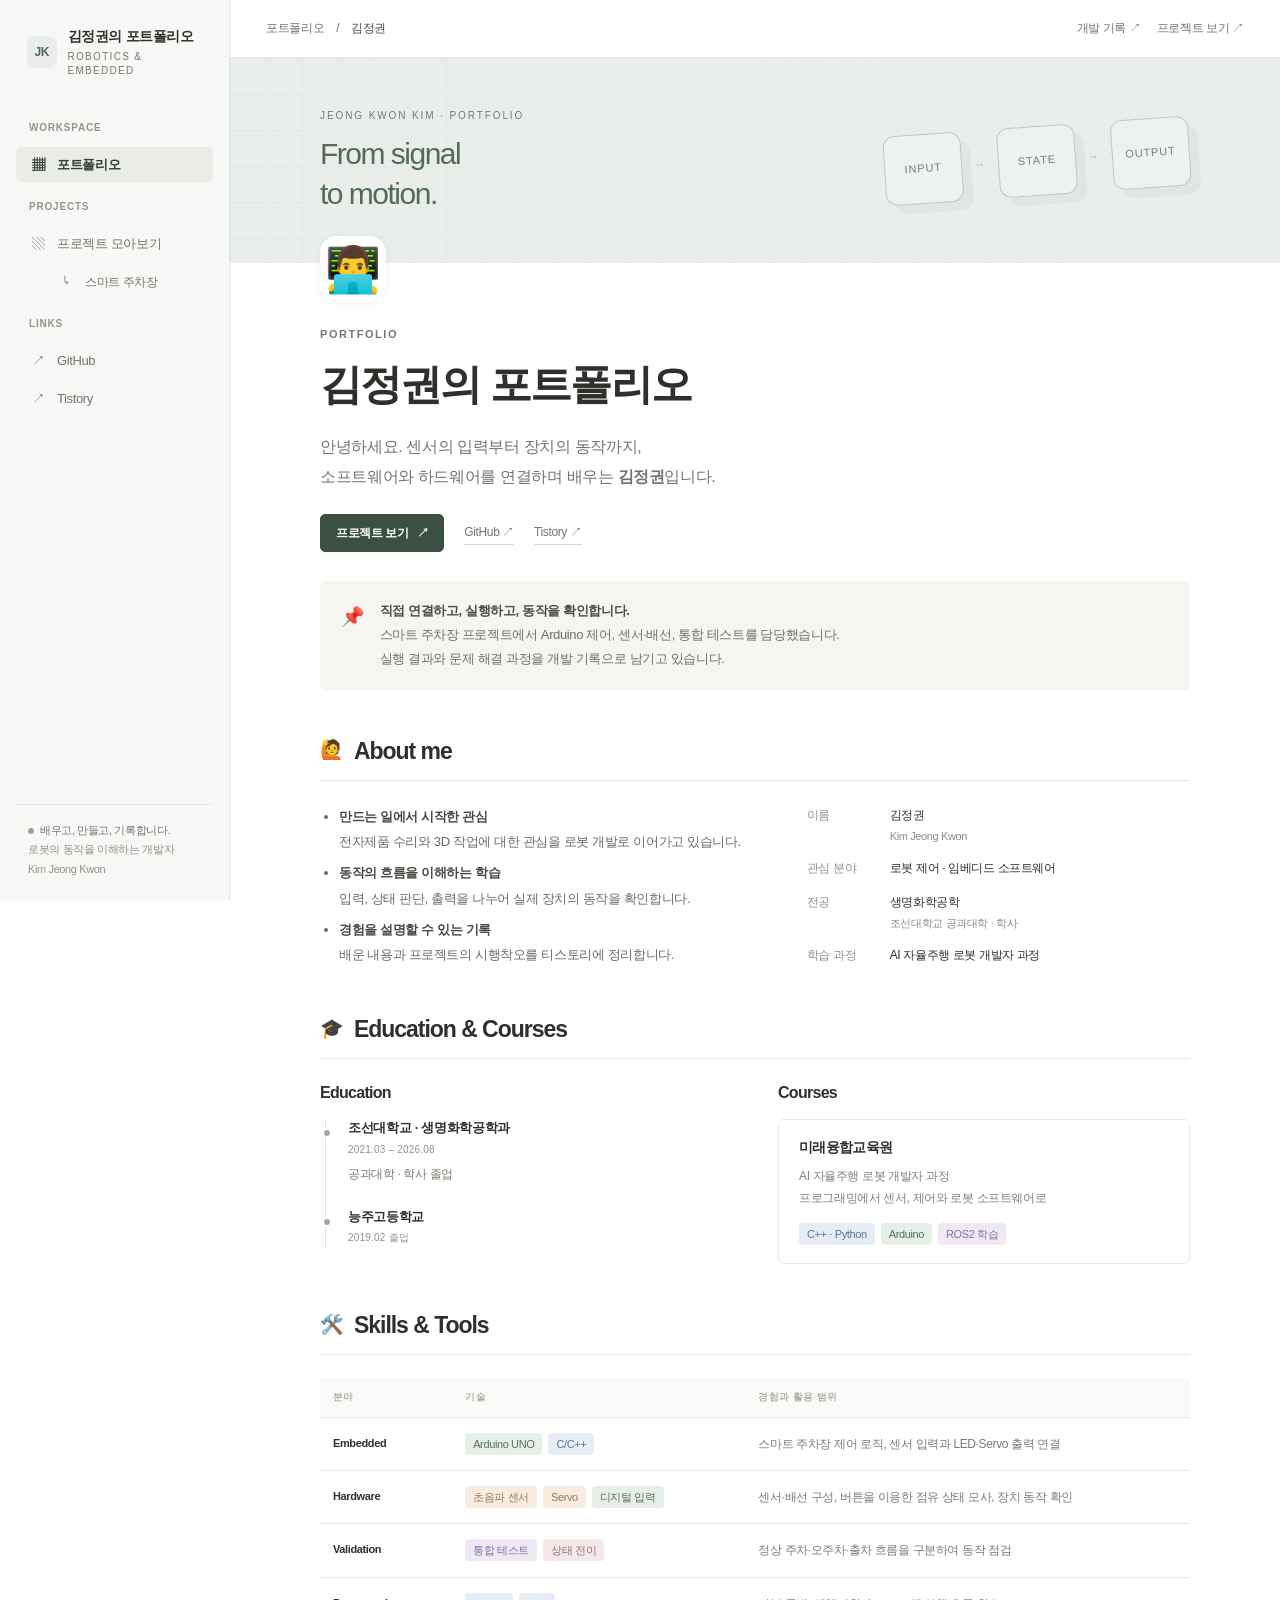
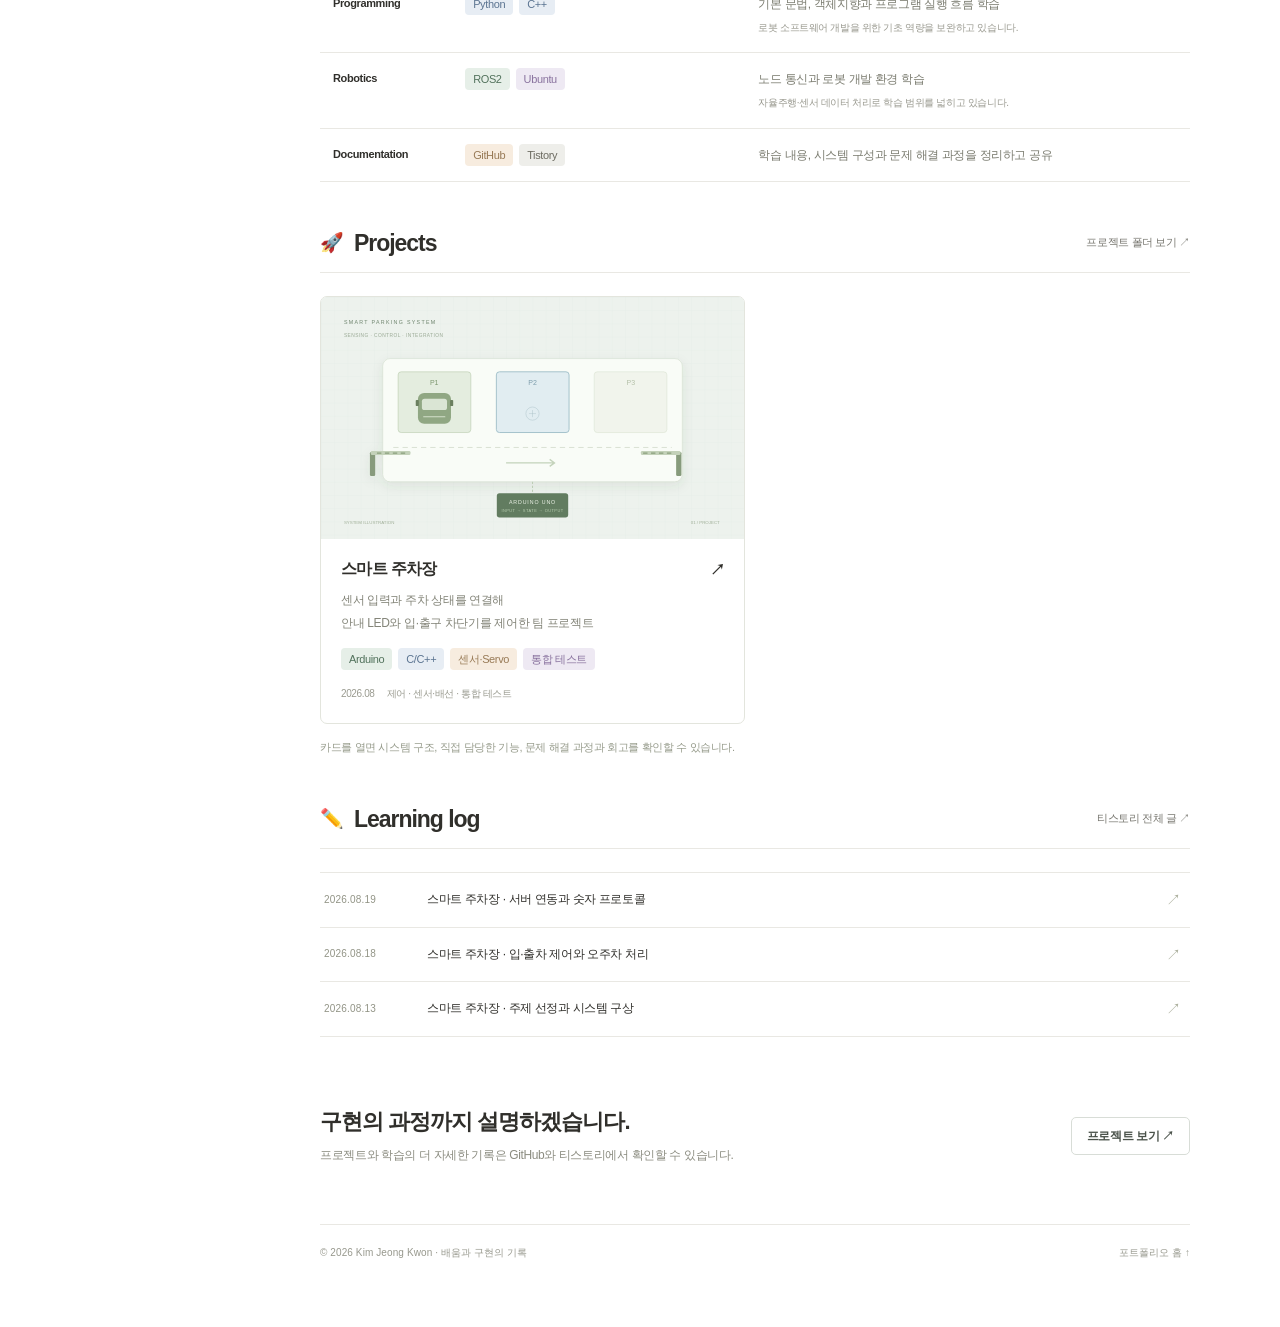
==== commit b067ce43: "Remove private resume and personal statement pages" ====
--- a/index.html
+++ b/index.html
@@ -25,10 +25,6 @@
       <nav aria-label="페이지 목록">
         <a class="nav-link active" href="./index.html" aria-current="page"
           ><span class="nav-icon" aria-hidden="true">▦</span>포트폴리오</a
-        ><a class="nav-link" href="./resume/"
-          ><span class="nav-icon" aria-hidden="true">▤</span>이력서</a
-        ><a class="nav-link" href="./about/"
-          ><span class="nav-icon" aria-hidden="true">◉</span>자기소개서</a
         >
         <div class="nav-label">PROJECTS</div>
         <a class="nav-link" href="./projects/"
@@ -67,7 +63,7 @@
         <div class="top-actions">
           <a class="desktop-only" href="https://kjeongk.tistory.com/"
             >개발 기록 ↗</a
-          ><a href="./resume/">이력서 보기 ↗</a>
+          ><a href="./projects/">프로젝트 보기 ↗</a>
         </div>
       </header>
       <div class="cover" aria-hidden="true">
@@ -93,8 +89,8 @@
           하드웨어를 연결하며 배우는 <strong>김정권</strong>입니다.
         </p>
         <div class="hero-links">
-          <a class="button solid" href="resume/"
-            >이력서 보기 <span aria-hidden="true">↗</span></a
+          <a class="button solid" href="projects/"
+            >프로젝트 보기 <span aria-hidden="true">↗</span></a
           ><a class="external" href="https://github.com/obloodobladeo-spec"
             >GitHub ↗</a
           ><a class="external" href="https://kjeongk.tistory.com/"
@@ -117,7 +113,6 @@
             <h2>
               <span class="section-symbol" aria-hidden="true">🙋</span>About me
             </h2>
-            <a href="about/">자기소개서 읽기 ↗</a>
           </div>
           <div class="two-column">
             <ul class="about-list">
@@ -361,7 +356,7 @@
                 수 있습니다.
               </p>
             </div>
-            <a class="button" href="resume/">이력서 보기 ↗</a>
+            <a class="button" href="projects/">프로젝트 보기 ↗</a>
           </div>
         </section>
         <footer class="footer">
